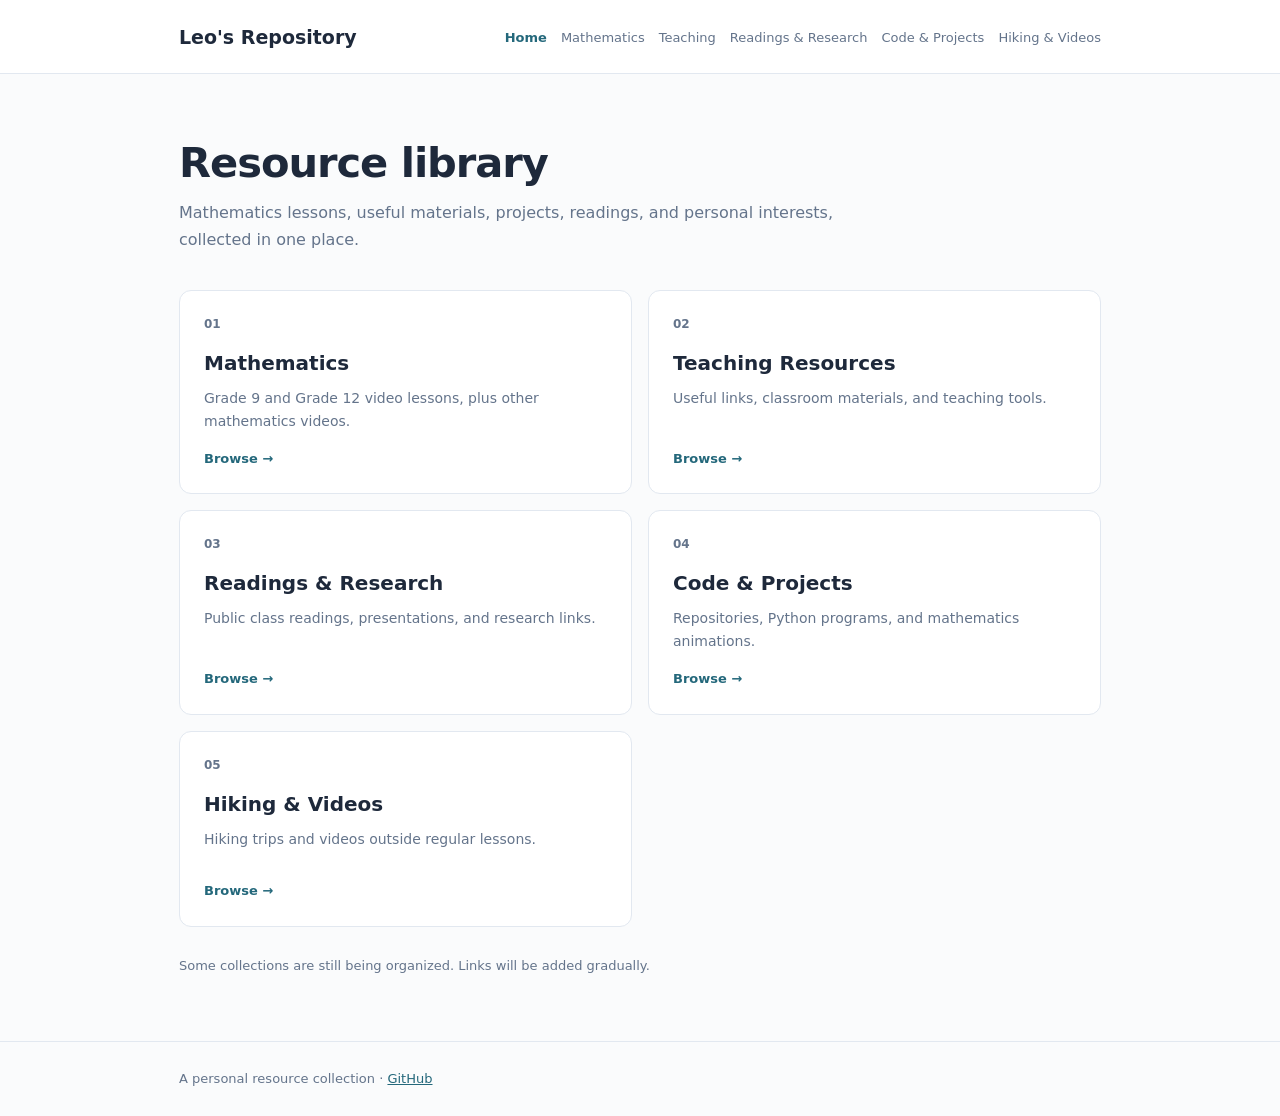
==== index.html @ 2bb0922f "Add files via upload" ====
<!doctype html>
<html lang="en"><head><meta charset="utf-8"><meta name="viewport" content="width=device-width, initial-scale=1"><meta name="description" content="A personal collection of mathematics, teaching and research resources, code, and videos."><title>Home | Leo's Repository</title><link rel="stylesheet" href="style.css"></head>
<body><header><div class="wrap top"><a class="brand" href="index.html">Leo's Repository</a><nav aria-label="Main navigation"><a href="index.html" class="active" aria-current="page">Home</a><a href="mathematics.html">Mathematics</a><a href="teaching.html">Teaching</a><a href="research.html">Readings & Research</a><a href="code.html">Code & Projects</a><a href="explore.html">Hiking & Videos</a></nav></div></header><main class="wrap"><section class="home-intro"><h1>Resource library</h1><p class="lead">Mathematics lessons, useful materials, projects, readings, and personal interests, collected in one place.</p></section><div class="grid"><a class="card" href="mathematics.html"><span class="card-number">01</span><h2>Mathematics</h2><p>Grade 9 and Grade 12 video lessons, plus other mathematics videos.</p><span class="card-action">Browse →</span></a><a class="card" href="teaching.html"><span class="card-number">02</span><h2>Teaching Resources</h2><p>Useful links, classroom materials, and teaching tools.</p><span class="card-action">Browse →</span></a><a class="card" href="research.html"><span class="card-number">03</span><h2>Readings & Research</h2><p>Public class readings, presentations, and research links.</p><span class="card-action">Browse →</span></a><a class="card" href="code.html"><span class="card-number">04</span><h2>Code & Projects</h2><p>Repositories, Python programs, and mathematics animations.</p><span class="card-action">Browse →</span></a><a class="card" href="explore.html"><span class="card-number">05</span><h2>Hiking & Videos</h2><p>Hiking trips and videos outside regular lessons.</p><span class="card-action">Browse →</span></a></div><p class="small-note">Some collections are still being organized. Links will be added gradually.</p></main><footer><div class="wrap">A personal resource collection · <a href="https://github.com/leocrisologo-pshs">GitHub</a></div></footer></body></html>
---- style.css ----
:root{--ink:#1e293b;--sub:#64748b;--bg:#fafbfc;--line:#e2e8f0;--accent:#24687b;--white:#fff}*{box-sizing:border-box}body{margin:0;background:var(--bg);color:var(--ink);font:16px/1.65 system-ui,-apple-system,"Segoe UI",sans-serif}a{color:var(--accent)}.wrap{max-width:970px;margin:auto;padding:0 24px}.top{display:flex;flex-wrap:wrap;align-items:center;justify-content:space-between;gap:16px;padding-top:22px;padding-bottom:20px}header{background:var(--white);border-bottom:1px solid var(--line)}.brand{font-size:19px;font-weight:750;color:var(--ink);text-decoration:none;white-space:nowrap}nav{display:flex;gap:14px;flex-wrap:wrap}nav a{font-size:13px;text-decoration:none;color:var(--sub)}nav a:hover,nav a.active{color:var(--accent)}nav a.active{font-weight:700}.home-intro{padding:64px 0 25px}.page-intro{padding:44px 0 15px}h1{font-size:clamp(2rem,4vw,2.6rem);line-height:1.2;letter-spacing:-.025em;margin:0 0 12px}h2{font-size:20px;margin:30px 0 13px}.lead{font-size:16px;color:var(--sub);max-width:680px;margin:0}.grid{display:grid;grid-template-columns:repeat(2,minmax(0,1fr));gap:16px;margin:12px 0 28px}.card{display:flex;flex-direction:column;min-height:196px;padding:24px;border:1px solid var(--line);border-radius:12px;background:#fff;color:var(--ink);text-decoration:none;transition:border-color .15s,transform .15s}.card:hover{border-color:#7aaab7;transform:translateY(-2px)}.card-number{font-size:12px;font-weight:700;color:var(--sub)}.card h2{font-size:20px;margin:12px 0 7px}.card p{margin:0 0 15px;color:var(--sub);font-size:14px}.card-action{margin-top:auto;font-size:13px;font-weight:700;color:var(--accent)}.small-note{font-size:13px;color:var(--sub);margin:0 0 65px}.breadcrumb{font-size:13px;color:var(--sub);margin:0 0 22px}.breadcrumb a{text-decoration:none}.list{border:1px solid var(--line);border-radius:12px;background:#fff;margin-bottom:30px;overflow:hidden}.entry{padding:19px 22px;border-bottom:1px solid var(--line);display:flex;justify-content:space-between;gap:20px;align-items:center}.entry:last-child{border-bottom:0}.entry h3{margin:0 0 3px;font-size:16px}.entry p{margin:0;color:var(--sub);font-size:14px}.entry a,.placeholder{font-size:13px;white-space:nowrap}.placeholder{color:#94a3b8}footer{border-top:1px solid var(--line);padding:26px 0;color:var(--sub);font-size:13px;margin-top:50px}@media(max-width:660px){.wrap{padding:0 18px}.grid{grid-template-columns:1fr}.home-intro{padding-top:42px}.card{min-height:160px}.entry{align-items:flex-start;flex-direction:column;gap:8px}.entry a,.placeholder{white-space:normal}}
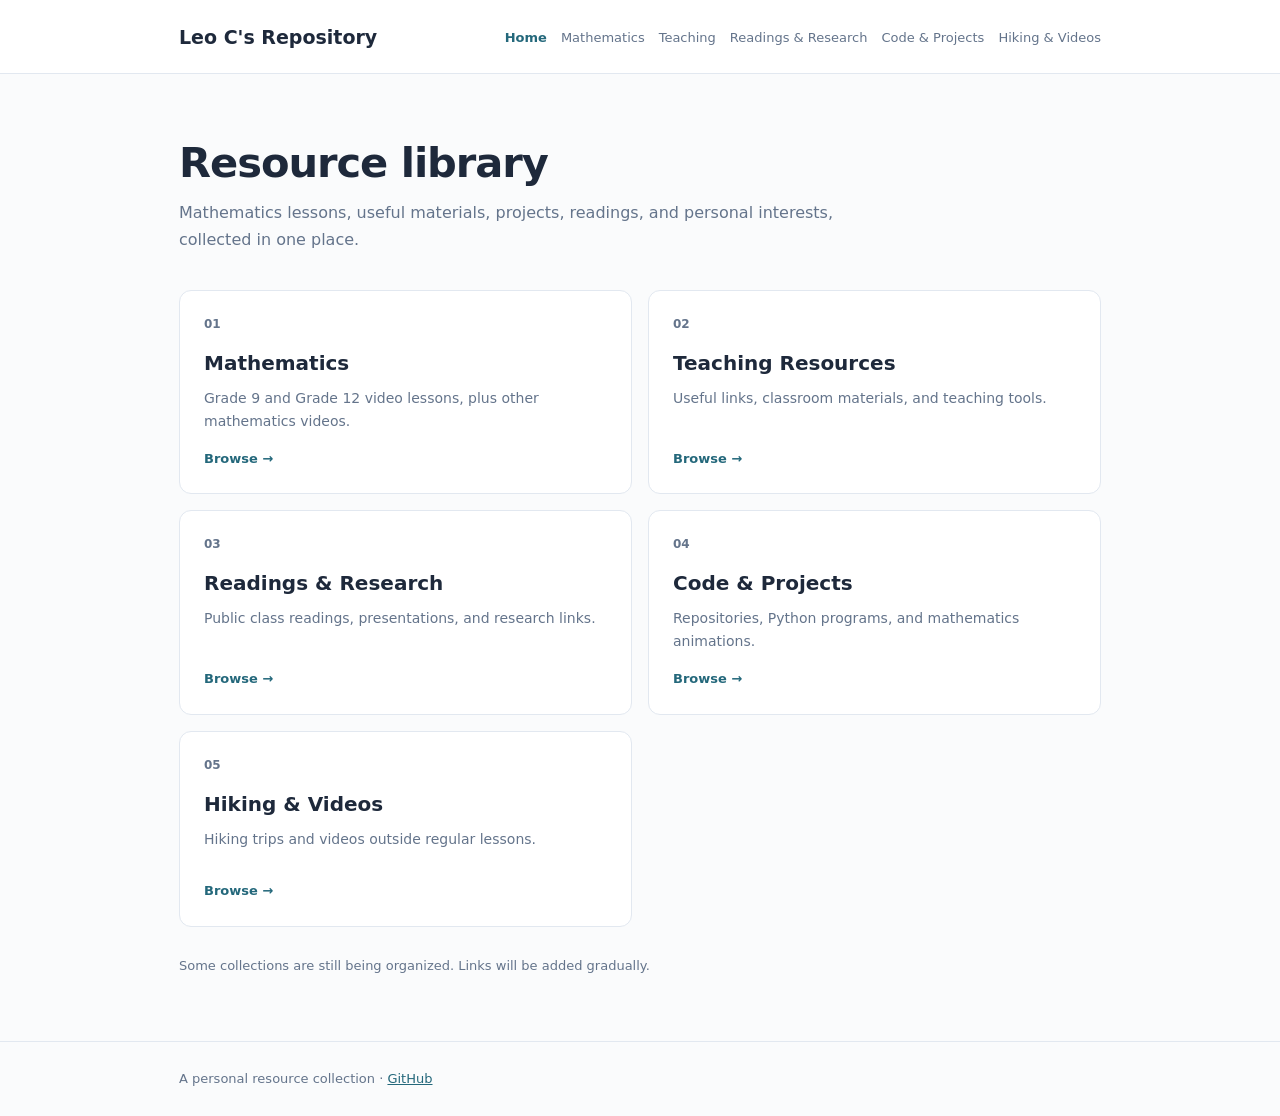
==== commit 1d1d36e6: "Update index.html" ====
--- a/index.html
+++ b/index.html
@@ -1,3 +1,3 @@
 <!doctype html>
 <html lang="en"><head><meta charset="utf-8"><meta name="viewport" content="width=device-width, initial-scale=1"><meta name="description" content="A personal collection of mathematics, teaching and research resources, code, and videos."><title>Home | Leo's Repository</title><link rel="stylesheet" href="style.css"></head>
-<body><header><div class="wrap top"><a class="brand" href="index.html">Leo's Repository</a><nav aria-label="Main navigation"><a href="index.html" class="active" aria-current="page">Home</a><a href="mathematics.html">Mathematics</a><a href="teaching.html">Teaching</a><a href="research.html">Readings & Research</a><a href="code.html">Code & Projects</a><a href="explore.html">Hiking & Videos</a></nav></div></header><main class="wrap"><section class="home-intro"><h1>Resource library</h1><p class="lead">Mathematics lessons, useful materials, projects, readings, and personal interests, collected in one place.</p></section><div class="grid"><a class="card" href="mathematics.html"><span class="card-number">01</span><h2>Mathematics</h2><p>Grade 9 and Grade 12 video lessons, plus other mathematics videos.</p><span class="card-action">Browse →</span></a><a class="card" href="teaching.html"><span class="card-number">02</span><h2>Teaching Resources</h2><p>Useful links, classroom materials, and teaching tools.</p><span class="card-action">Browse →</span></a><a class="card" href="research.html"><span class="card-number">03</span><h2>Readings & Research</h2><p>Public class readings, presentations, and research links.</p><span class="card-action">Browse →</span></a><a class="card" href="code.html"><span class="card-number">04</span><h2>Code & Projects</h2><p>Repositories, Python programs, and mathematics animations.</p><span class="card-action">Browse →</span></a><a class="card" href="explore.html"><span class="card-number">05</span><h2>Hiking & Videos</h2><p>Hiking trips and videos outside regular lessons.</p><span class="card-action">Browse →</span></a></div><p class="small-note">Some collections are still being organized. Links will be added gradually.</p></main><footer><div class="wrap">A personal resource collection · <a href="https://github.com/leocrisologo-pshs">GitHub</a></div></footer></body></html>+<body><header><div class="wrap top"><a class="brand" href="index.html">Leo C's Repository</a><nav aria-label="Main navigation"><a href="index.html" class="active" aria-current="page">Home</a><a href="mathematics.html">Mathematics</a><a href="teaching.html">Teaching</a><a href="research.html">Readings & Research</a><a href="code.html">Code & Projects</a><a href="explore.html">Hiking & Videos</a></nav></div></header><main class="wrap"><section class="home-intro"><h1>Resource library</h1><p class="lead">Mathematics lessons, useful materials, projects, readings, and personal interests, collected in one place.</p></section><div class="grid"><a class="card" href="mathematics.html"><span class="card-number">01</span><h2>Mathematics</h2><p>Grade 9 and Grade 12 video lessons, plus other mathematics videos.</p><span class="card-action">Browse →</span></a><a class="card" href="teaching.html"><span class="card-number">02</span><h2>Teaching Resources</h2><p>Useful links, classroom materials, and teaching tools.</p><span class="card-action">Browse →</span></a><a class="card" href="research.html"><span class="card-number">03</span><h2>Readings & Research</h2><p>Public class readings, presentations, and research links.</p><span class="card-action">Browse →</span></a><a class="card" href="code.html"><span class="card-number">04</span><h2>Code & Projects</h2><p>Repositories, Python programs, and mathematics animations.</p><span class="card-action">Browse →</span></a><a class="card" href="explore.html"><span class="card-number">05</span><h2>Hiking & Videos</h2><p>Hiking trips and videos outside regular lessons.</p><span class="card-action">Browse →</span></a></div><p class="small-note">Some collections are still being organized. Links will be added gradually.</p></main><footer><div class="wrap">A personal resource collection · <a href="https://github.com/leocrisologo-pshs">GitHub</a></div></footer></body></html>
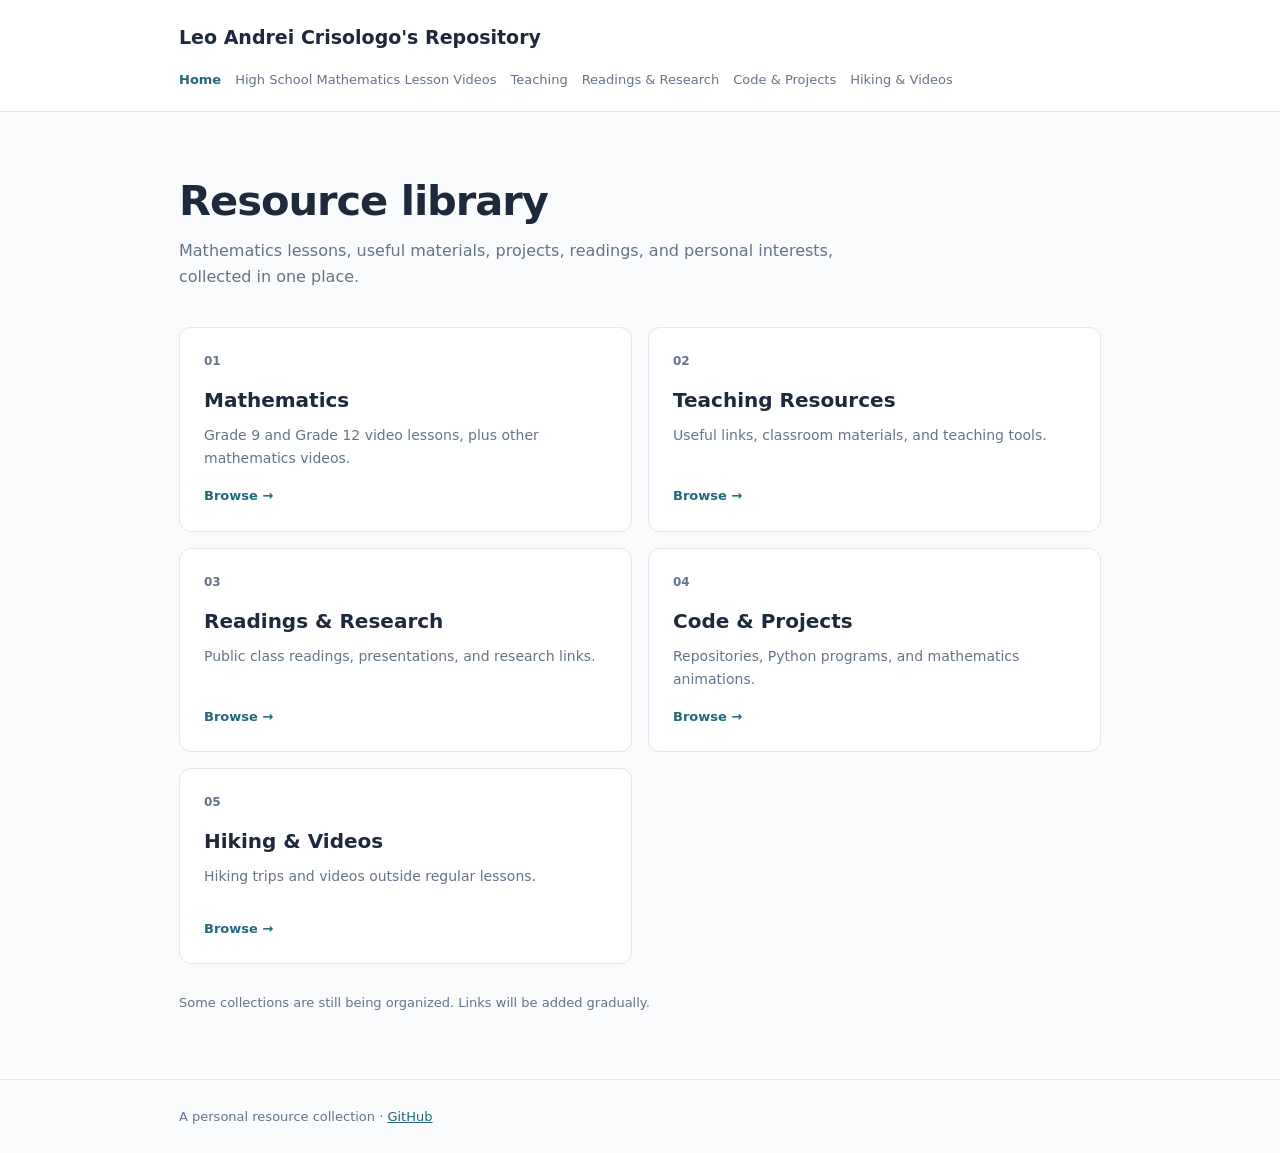
==== commit 223ad6c9: "Update index.html" ====
--- a/index.html
+++ b/index.html
@@ -1,3 +1,11 @@
 <!doctype html>
-<html lang="en"><head><meta charset="utf-8"><meta name="viewport" content="width=device-width, initial-scale=1"><meta name="description" content="A personal collection of mathematics, teaching and research resources, code, and videos."><title>Home | Leo's Repository</title><link rel="stylesheet" href="style.css"></head>
-<body><header><div class="wrap top"><a class="brand" href="index.html">Leo C's Repository</a><nav aria-label="Main navigation"><a href="index.html" class="active" aria-current="page">Home</a><a href="mathematics.html">Mathematics</a><a href="teaching.html">Teaching</a><a href="research.html">Readings & Research</a><a href="code.html">Code & Projects</a><a href="explore.html">Hiking & Videos</a></nav></div></header><main class="wrap"><section class="home-intro"><h1>Resource library</h1><p class="lead">Mathematics lessons, useful materials, projects, readings, and personal interests, collected in one place.</p></section><div class="grid"><a class="card" href="mathematics.html"><span class="card-number">01</span><h2>Mathematics</h2><p>Grade 9 and Grade 12 video lessons, plus other mathematics videos.</p><span class="card-action">Browse →</span></a><a class="card" href="teaching.html"><span class="card-number">02</span><h2>Teaching Resources</h2><p>Useful links, classroom materials, and teaching tools.</p><span class="card-action">Browse →</span></a><a class="card" href="research.html"><span class="card-number">03</span><h2>Readings & Research</h2><p>Public class readings, presentations, and research links.</p><span class="card-action">Browse →</span></a><a class="card" href="code.html"><span class="card-number">04</span><h2>Code & Projects</h2><p>Repositories, Python programs, and mathematics animations.</p><span class="card-action">Browse →</span></a><a class="card" href="explore.html"><span class="card-number">05</span><h2>Hiking & Videos</h2><p>Hiking trips and videos outside regular lessons.</p><span class="card-action">Browse →</span></a></div><p class="small-note">Some collections are still being organized. Links will be added gradually.</p></main><footer><div class="wrap">A personal resource collection · <a href="https://github.com/leocrisologo-pshs">GitHub</a></div></footer></body></html>
+<html lang="en"><head><meta charset="utf-8"><meta name="viewport" content="width=device-width, initial-scale=1"><meta name="description" content="A personal collection of mathematics, teaching and research resources, code, and videos."><title>Home | Leo Andrei Crisologo's Repository</title><link rel="stylesheet" href="style.css"></head>
+<body><header><div class="wrap top"><a class="brand" href="index.html">Leo Andrei Crisologo's Repository</a><nav aria-label="Main navigation"><a href="index.html" class="active" aria-current="page">Home</a>
+  
+<a href="mathematics.html">High School Mathematics Lesson Videos</a>
+<a href="teaching.html">Teaching</a>
+<a href="research.html">Readings & Research</a>
+<a href="code.html">Code & Projects</a>
+<a href="explore.html">Hiking & Videos</a>
+
+</nav></div></header><main class="wrap"><section class="home-intro"><h1>Resource library</h1><p class="lead">Mathematics lessons, useful materials, projects, readings, and personal interests, collected in one place.</p></section><div class="grid"><a class="card" href="mathematics.html"><span class="card-number">01</span><h2>Mathematics</h2><p>Grade 9 and Grade 12 video lessons, plus other mathematics videos.</p><span class="card-action">Browse →</span></a><a class="card" href="teaching.html"><span class="card-number">02</span><h2>Teaching Resources</h2><p>Useful links, classroom materials, and teaching tools.</p><span class="card-action">Browse →</span></a><a class="card" href="research.html"><span class="card-number">03</span><h2>Readings & Research</h2><p>Public class readings, presentations, and research links.</p><span class="card-action">Browse →</span></a><a class="card" href="code.html"><span class="card-number">04</span><h2>Code & Projects</h2><p>Repositories, Python programs, and mathematics animations.</p><span class="card-action">Browse →</span></a><a class="card" href="explore.html"><span class="card-number">05</span><h2>Hiking & Videos</h2><p>Hiking trips and videos outside regular lessons.</p><span class="card-action">Browse →</span></a></div><p class="small-note">Some collections are still being organized. Links will be added gradually.</p></main><footer><div class="wrap">A personal resource collection · <a href="https://github.com/leocrisologo-pshs">GitHub</a></div></footer></body></html>
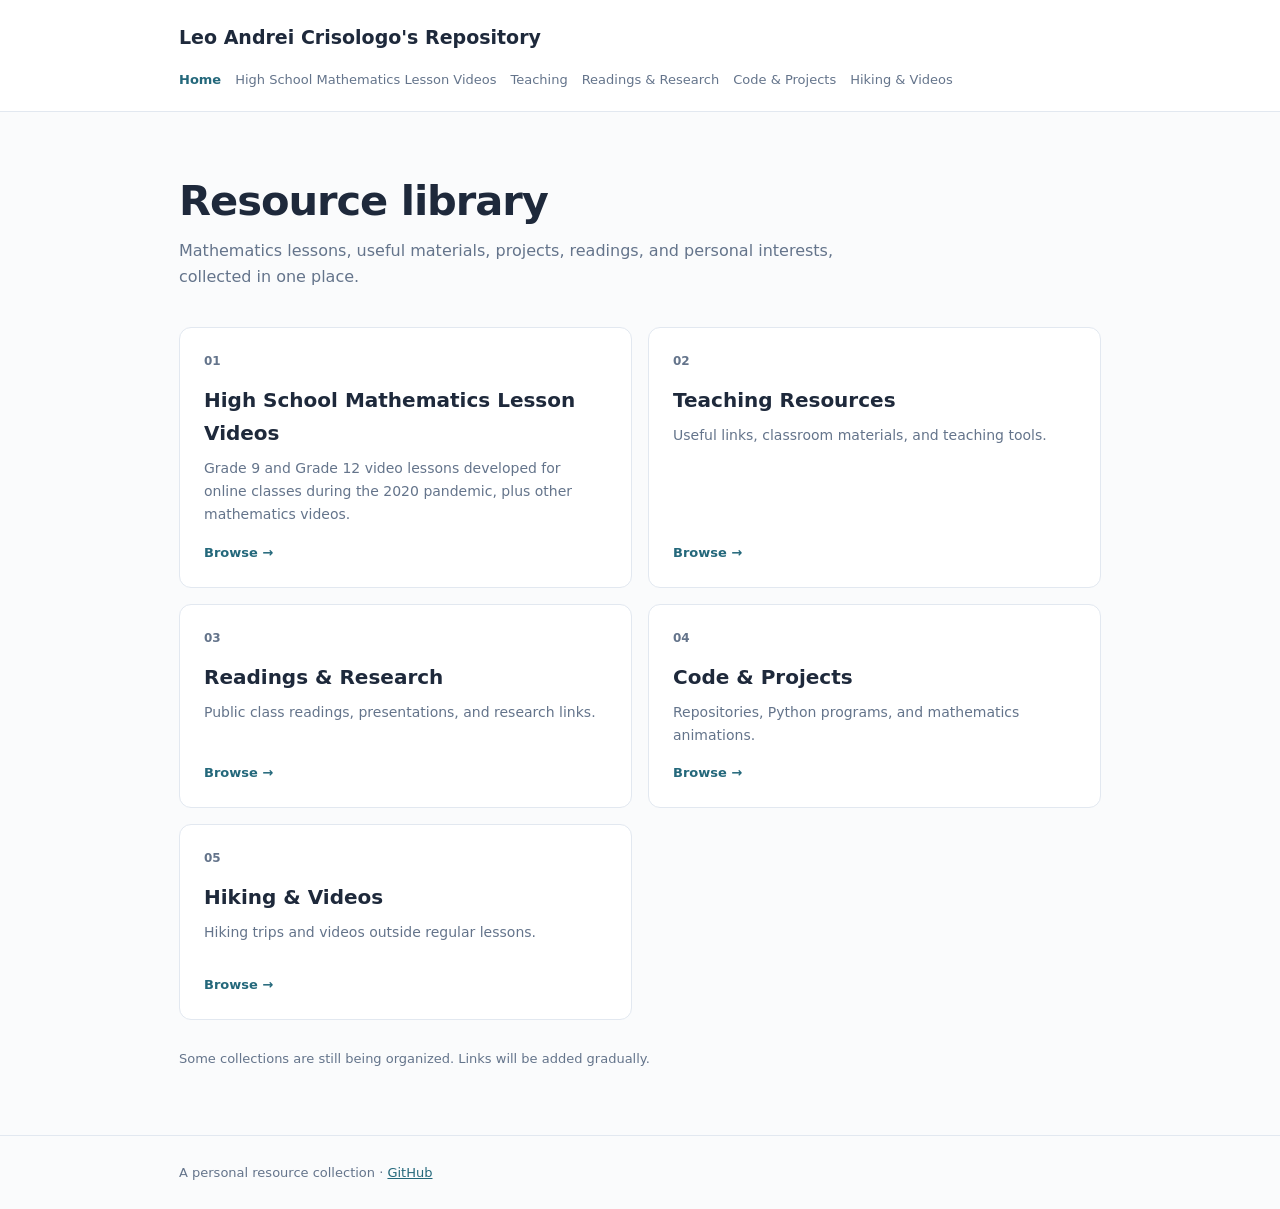
==== commit 47436c77: "Update index.html" ====
--- a/index.html
+++ b/index.html
@@ -8,4 +8,12 @@
 <a href="code.html">Code & Projects</a>
 <a href="explore.html">Hiking & Videos</a>
 
-</nav></div></header><main class="wrap"><section class="home-intro"><h1>Resource library</h1><p class="lead">Mathematics lessons, useful materials, projects, readings, and personal interests, collected in one place.</p></section><div class="grid"><a class="card" href="mathematics.html"><span class="card-number">01</span><h2>Mathematics</h2><p>Grade 9 and Grade 12 video lessons, plus other mathematics videos.</p><span class="card-action">Browse →</span></a><a class="card" href="teaching.html"><span class="card-number">02</span><h2>Teaching Resources</h2><p>Useful links, classroom materials, and teaching tools.</p><span class="card-action">Browse →</span></a><a class="card" href="research.html"><span class="card-number">03</span><h2>Readings & Research</h2><p>Public class readings, presentations, and research links.</p><span class="card-action">Browse →</span></a><a class="card" href="code.html"><span class="card-number">04</span><h2>Code & Projects</h2><p>Repositories, Python programs, and mathematics animations.</p><span class="card-action">Browse →</span></a><a class="card" href="explore.html"><span class="card-number">05</span><h2>Hiking & Videos</h2><p>Hiking trips and videos outside regular lessons.</p><span class="card-action">Browse →</span></a></div><p class="small-note">Some collections are still being organized. Links will be added gradually.</p></main><footer><div class="wrap">A personal resource collection · <a href="https://github.com/leocrisologo-pshs">GitHub</a></div></footer></body></html>
+</nav></div></header><main class="wrap"><section class="home-intro"><h1>Resource library</h1><p class="lead">Mathematics lessons, useful materials, projects, readings, and personal interests, collected in one place.</p></section><div class="grid">
+
+<a class="card" href="mathematics.html"><span class="card-number">01</span><h2>High School Mathematics Lesson Videos</h2><p>Grade 9 and Grade 12 video lessons developed for online classes during the 2020 pandemic, plus other mathematics videos.</p><span class="card-action">Browse →</span></a>
+  
+<a class="card" href="teaching.html"><span class="card-number">02</span><h2>Teaching Resources</h2><p>Useful links, classroom materials, and teaching tools.</p><span class="card-action">Browse →</span></a><a class="card" href="research.html"><span class="card-number">03</span><h2>Readings & Research</h2><p>Public class readings, presentations, and research links.</p><span class="card-action">Browse →</span></a>
+  
+<a class="card" href="code.html"><span class="card-number">04</span><h2>Code & Projects</h2><p>Repositories, Python programs, and mathematics animations.</p><span class="card-action">Browse →</span></a><a class="card" href="explore.html"><span class="card-number">05</span><h2>Hiking & Videos</h2><p>Hiking trips and videos outside regular lessons.</p><span class="card-action">Browse →</span></a></div>
+  
+<p class="small-note">Some collections are still being organized. Links will be added gradually.</p></main><footer><div class="wrap">A personal resource collection · <a href="https://github.com/leocrisologo-pshs">GitHub</a></div></footer></body></html>
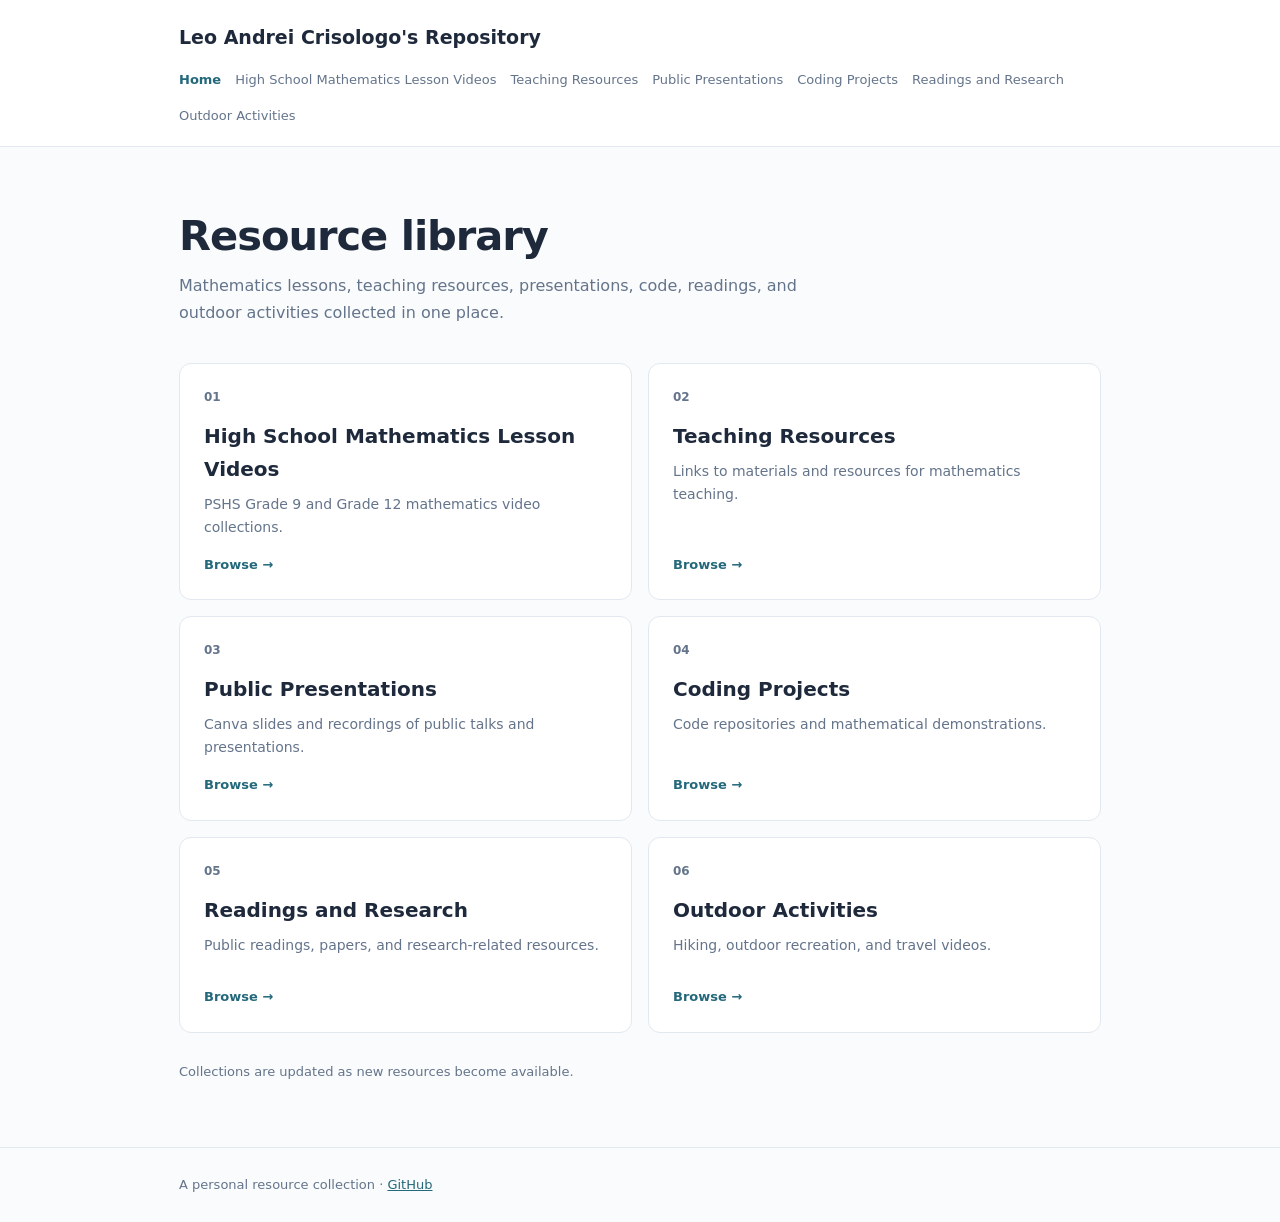
==== commit fe178c32: "Add files via upload" ====
--- a/index.html
+++ b/index.html
@@ -1,19 +1,27 @@
 <!doctype html>
-<html lang="en"><head><meta charset="utf-8"><meta name="viewport" content="width=device-width, initial-scale=1"><meta name="description" content="A personal collection of mathematics, teaching and research resources, code, and videos."><title>Home | Leo Andrei Crisologo's Repository</title><link rel="stylesheet" href="style.css"></head>
-<body><header><div class="wrap top"><a class="brand" href="index.html">Leo Andrei Crisologo's Repository</a><nav aria-label="Main navigation"><a href="index.html" class="active" aria-current="page">Home</a>
+<html lang="en">
+<head>
+  <meta charset="utf-8">
+  <meta name="viewport" content="width=device-width, initial-scale=1">
+  <meta name="description" content="Personal resource collection of mathematics lessons, teaching, presentations, code, readings and outdoor activities.">
+  <title>Home | Leo Andrei Crisologo's Repository</title>
+  <link rel="stylesheet" href="style.css">
   
-<a href="mathematics.html">High School Mathematics Lesson Videos</a>
-<a href="teaching.html">Teaching</a>
-<a href="research.html">Readings & Research</a>
-<a href="code.html">Code & Projects</a>
-<a href="explore.html">Hiking & Videos</a>
-
-</nav></div></header><main class="wrap"><section class="home-intro"><h1>Resource library</h1><p class="lead">Mathematics lessons, useful materials, projects, readings, and personal interests, collected in one place.</p></section><div class="grid">
-
-<a class="card" href="mathematics.html"><span class="card-number">01</span><h2>High School Mathematics Lesson Videos</h2><p>Grade 9 and Grade 12 video lessons developed for online classes during the 2020 pandemic, plus other mathematics videos.</p><span class="card-action">Browse →</span></a>
-  
-<a class="card" href="teaching.html"><span class="card-number">02</span><h2>Teaching Resources</h2><p>Useful links, classroom materials, and teaching tools.</p><span class="card-action">Browse →</span></a><a class="card" href="research.html"><span class="card-number">03</span><h2>Readings & Research</h2><p>Public class readings, presentations, and research links.</p><span class="card-action">Browse →</span></a>
-  
-<a class="card" href="code.html"><span class="card-number">04</span><h2>Code & Projects</h2><p>Repositories, Python programs, and mathematics animations.</p><span class="card-action">Browse →</span></a><a class="card" href="explore.html"><span class="card-number">05</span><h2>Hiking & Videos</h2><p>Hiking trips and videos outside regular lessons.</p><span class="card-action">Browse →</span></a></div>
-  
-<p class="small-note">Some collections are still being organized. Links will be added gradually.</p></main><footer><div class="wrap">A personal resource collection · <a href="https://github.com/leocrisologo-pshs">GitHub</a></div></footer></body></html>
+</head>
+<body>
+<header><div class="wrap top"><a class="brand" href="index.html">Leo Andrei Crisologo's Repository</a><nav aria-label="Main navigation"><a href="index.html" class="active" aria-current="page">Home</a><a href="mathematics.html">High School Mathematics Lesson Videos</a><a href="teaching.html">Teaching Resources</a><a href="presentations.html">Public Presentations</a><a href="code.html">Coding Projects</a><a href="research.html">Readings and Research</a><a href="explore.html">Outdoor Activities</a></nav></div></header>
+<main class="wrap">
+<section class="home-intro"><h1>Resource library</h1><p class="lead">Mathematics lessons, teaching resources, presentations, code, readings, and outdoor activities collected in one place.</p></section>
+<div class="grid">
+  <a class="card" href="mathematics.html"><span class="card-number">01</span><h2>High School Mathematics Lesson Videos</h2><p>PSHS Grade 9 and Grade 12 mathematics video collections.</p><span class="card-action">Browse →</span></a>
+  <a class="card" href="teaching.html"><span class="card-number">02</span><h2>Teaching Resources</h2><p>Links to materials and resources for mathematics teaching.</p><span class="card-action">Browse →</span></a>
+  <a class="card" href="presentations.html"><span class="card-number">03</span><h2>Public Presentations</h2><p>Canva slides and recordings of public talks and presentations.</p><span class="card-action">Browse →</span></a>
+  <a class="card" href="code.html"><span class="card-number">04</span><h2>Coding Projects</h2><p>Code repositories and mathematical demonstrations.</p><span class="card-action">Browse →</span></a>
+  <a class="card" href="research.html"><span class="card-number">05</span><h2>Readings and Research</h2><p>Public readings, papers, and research-related resources.</p><span class="card-action">Browse →</span></a>
+  <a class="card" href="explore.html"><span class="card-number">06</span><h2>Outdoor Activities</h2><p>Hiking, outdoor recreation, and travel videos.</p><span class="card-action">Browse →</span></a>
+</div>
+<p class="small-note">Collections are updated as new resources become available.</p>
+</main>
+<footer><div class="wrap">A personal resource collection · <a href="https://github.com/leocrisologo-pshs">GitHub</a></div></footer>
+</body>
+</html>
